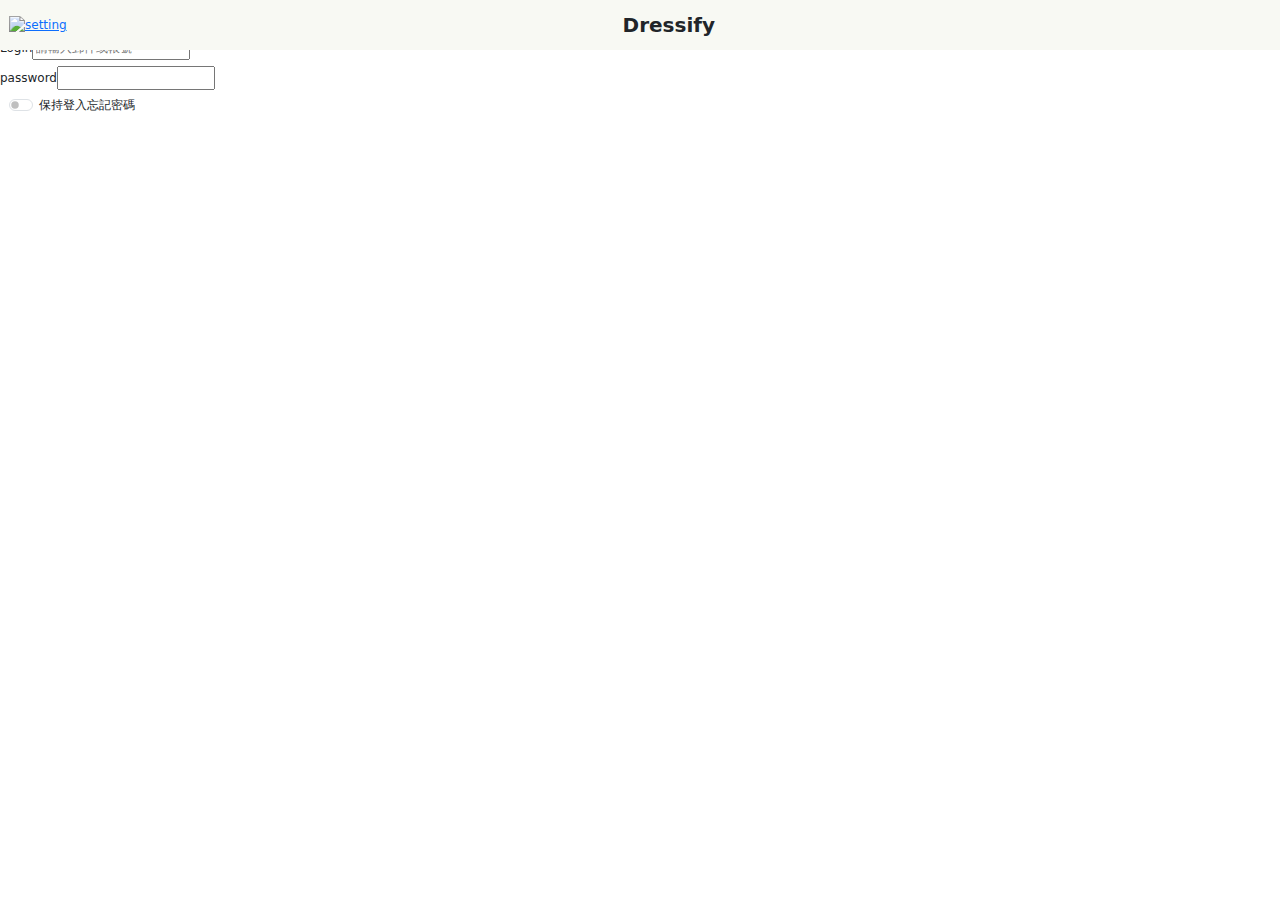
==== login.html @ 8f1e2847 "ver.1" ====
<!DOCTYPE html>
<html lang="en">

<head>
    <meta charset="UTF-8">
    <meta name="viewport" content="width=device-width, initial-scale=1.0">
    <link href="https://cdn.jsdelivr.net/npm/bootstrap@5.3.3/dist/css/bootstrap.min.css" rel="stylesheet"
        integrity="sha384-QWTKZyjpPEjISv5WaRU9OFeRpok6YctnYmDr5pNlyT2bRjXh0JMhjY6hW+ALEwIH" crossorigin="anonymous">
    <title>登入</title>
    <link rel="stylesheet" href="../css/dressify.css">
</head>

<body>
    <div class="root">
        <!-- header -->
        <header class="navbar fixed-top">
            <div class="container-fluid d-flex justify-content-between align-items-center">
                <div class="img"><a href="#"><img src="../image/icon/setting.svg" width="30px" alt="setting"></a>
                </div>
                <span class="text-xl"><b>Dressify</b></span>
                <div></div>
            </div>
        </header>


        <div>
            <div>歡迎來到Dressify!</div>
            <div>穿搭，從此更簡單！Dressify，讓你每天都充滿風格！</div>
        </div>
        <div>
            <dt>
            <dd>Login<input type="mail" placeholder="請輸入郵件或帳號" id="userId"></dd>
            <dd>password<input type="password" name="" id="userPwd"></dd>
            </dt>
        </div>
        <div>
            <div class="container-fluid d-flex flex-nowrap">
                <div class="form-check form-switch">
                    <input class="form-check-input" type="checkbox" id="flexSwitchCheckDefault">
                    <label class="form-check-label" for="flexSwitchCheckDefault">保持登入</label>
                </div>
                <div>忘記密碼</div>
            </div>
            <div></div>
        </div>

    </div>
</body>

</html>
---- css/dressify.css ----
html {
  font-size: 12px;
}

body {
  min-width: 375px;
}

/* 調整字體大小 */
.text-xs {
  font-size: 12px;
}

.text-s {
  font-size: 14px;
}

.text-m {
  font-size: 16px;
}

.text-l {
  font-size: 18px;
}

.text-xl {
  font-size: 20px;
}

header {
  height: 50px;
  background-color: #F8F9F3;
}

nav {
  height: 55px;
}
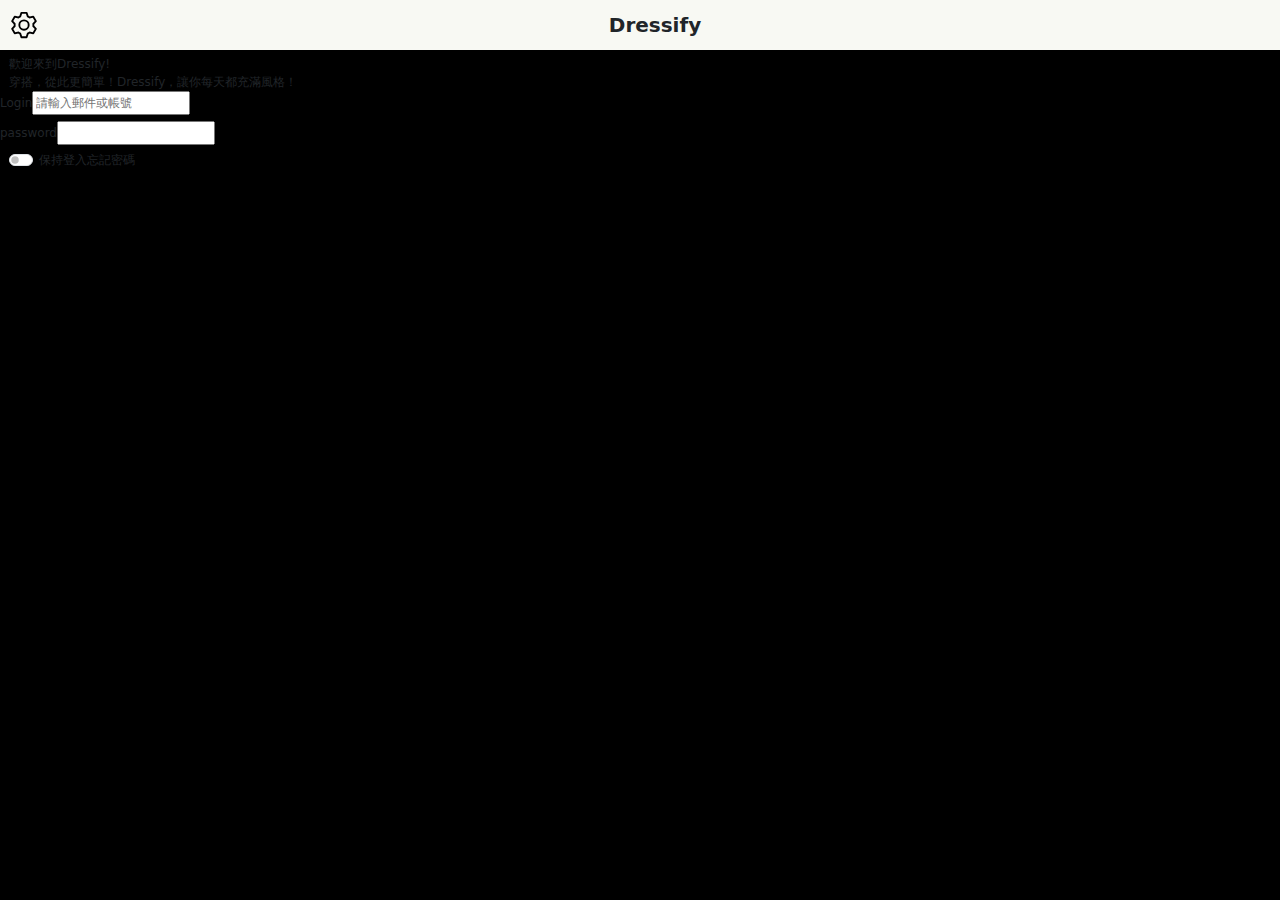
==== commit 7dbff2d8: "ver.2" ====
--- a/login.html
+++ b/login.html
@@ -7,7 +7,7 @@
     <link href="https://cdn.jsdelivr.net/npm/bootstrap@5.3.3/dist/css/bootstrap.min.css" rel="stylesheet"
         integrity="sha384-QWTKZyjpPEjISv5WaRU9OFeRpok6YctnYmDr5pNlyT2bRjXh0JMhjY6hW+ALEwIH" crossorigin="anonymous">
     <title>登入</title>
-    <link rel="stylesheet" href="../css/dressify.css">
+    <link rel="stylesheet" href="./css/dressify.css">
 </head>
 
 <body>
@@ -15,7 +15,7 @@
         <!-- header -->
         <header class="navbar fixed-top">
             <div class="container-fluid d-flex justify-content-between align-items-center">
-                <div class="img"><a href="#"><img src="../image/icon/setting.svg" width="30px" alt="setting"></a>
+                <div class="img"><a href="#"><img src="./img/icon/setting.svg" width="30px" alt="setting"></a>
                 </div>
                 <span class="text-xl"><b>Dressify</b></span>
                 <div></div>
@@ -23,7 +23,7 @@
         </header>
 
 
-        <div>
+        <div class="container-fluid" style="margin-top: 55px;">
             <div>歡迎來到Dressify!</div>
             <div>穿搭，從此更簡單！Dressify，讓你每天都充滿風格！</div>
         </div>
--- a/css/dressify.css
+++ b/css/dressify.css
@@ -4,6 +4,7 @@
 
 body {
   min-width: 375px;
+  background-color: black;
 }
 
 /* 調整字體大小 */
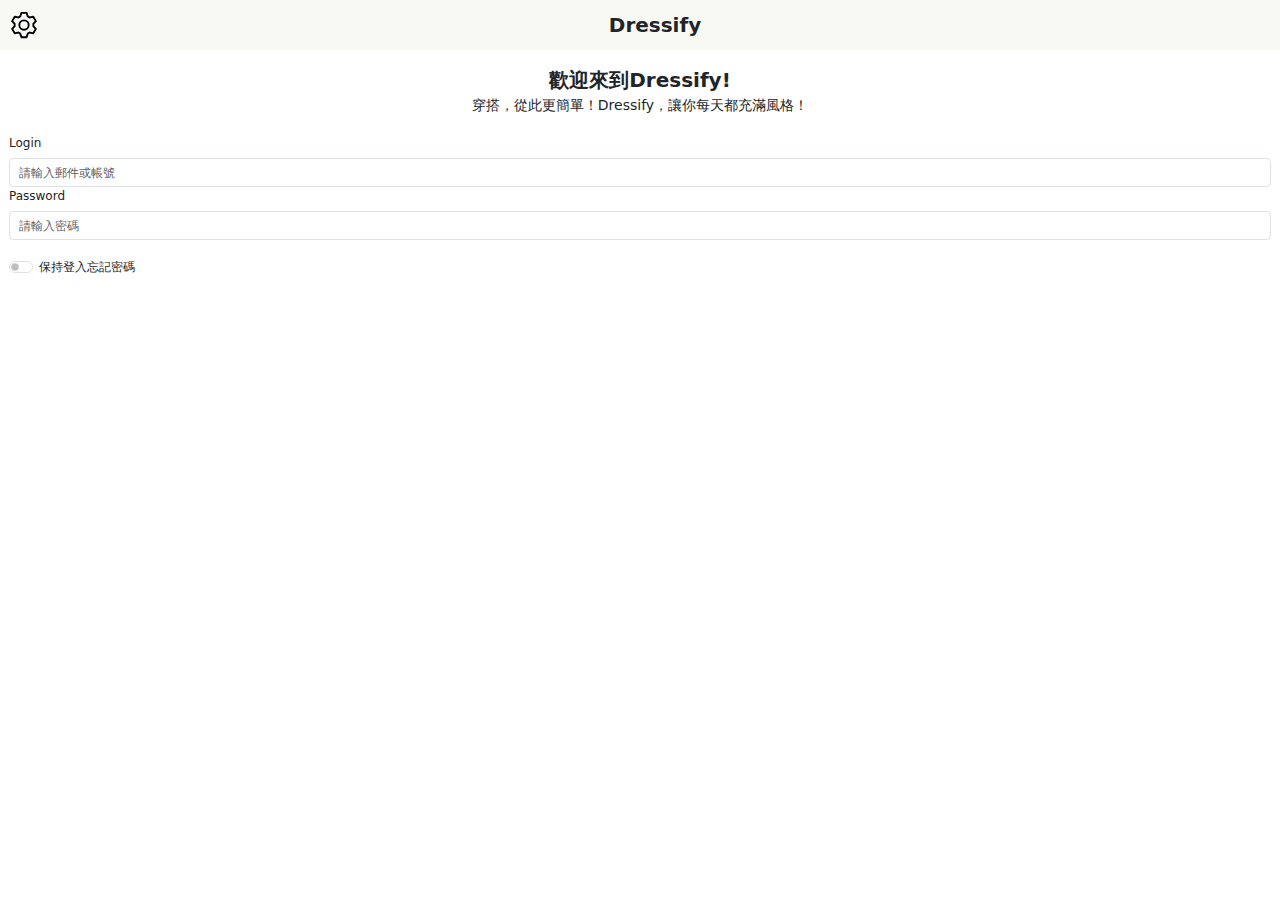
==== commit f893231f: "ver.2" ====
--- a/login.html
+++ b/login.html
@@ -22,16 +22,25 @@
             </div>
         </header>
 
-
-        <div class="container-fluid" style="margin-top: 55px;">
-            <div>歡迎來到Dressify!</div>
-            <div>穿搭，從此更簡單！Dressify，讓你每天都充滿風格！</div>
+        <!-- Banner -->
+        <div class="container-fluid text-center" style="margin-top: 65px;">
+            <p class="text-xl mb-0"><b>歡迎來到Dressify!</b></p>
+            <p class="text-s">穿搭，從此更簡單！Dressify，讓你每天都充滿風格！</p>
         </div>
-        <div>
-            <dt>
-            <dd>Login<input type="mail" placeholder="請輸入郵件或帳號" id="userId"></dd>
-            <dd>password<input type="password" name="" id="userPwd"></dd>
-            </dt>
+        <!-- Login -->
+        <div class="container-fluid mt-4">
+            <div class="mb-4">
+                <div>
+                    <label for="account" class="form-label">Login</label>
+                    <input type="email" class="form-control" id="userId"
+                        placeholder="請輸入郵件或帳號">
+                </div>
+                <div>
+                    <label for="pwd" class="form-label">Password</label>
+                    <input type="password" class="form-control" id="userPwd"
+                        placeholder="請輸入密碼">
+                </div>
+            </div>
         </div>
         <div>
             <div class="container-fluid d-flex flex-nowrap">
--- a/css/dressify.css
+++ b/css/dressify.css
@@ -4,7 +4,7 @@
 
 body {
   min-width: 375px;
-  background-color: black;
+  /* background-color: black; */
 }
 
 /* 調整字體大小 */
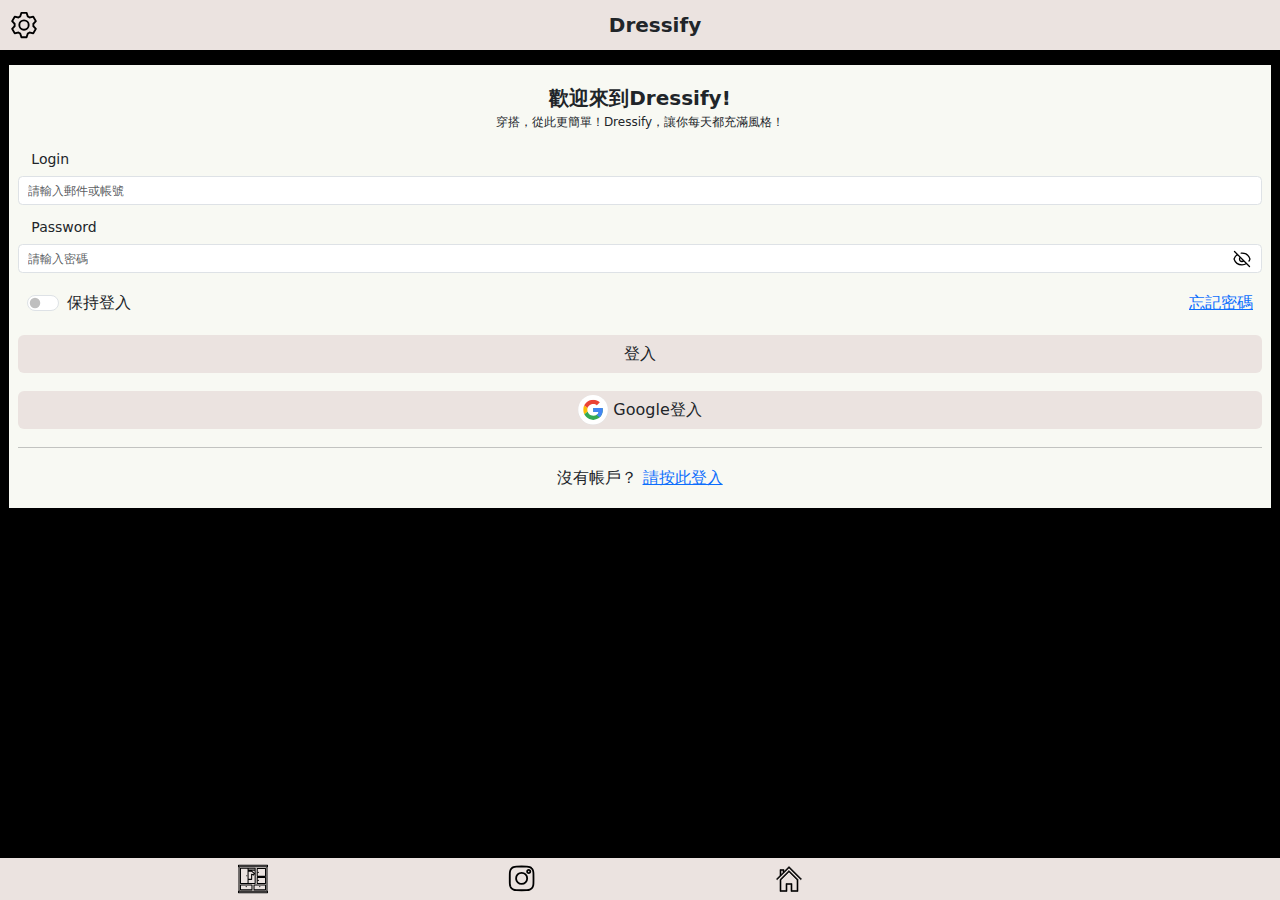
==== commit bc966378: "ver.4" ====
--- a/login.html
+++ b/login.html
@@ -6,54 +6,135 @@
     <meta name="viewport" content="width=device-width, initial-scale=1.0">
     <link href="https://cdn.jsdelivr.net/npm/bootstrap@5.3.3/dist/css/bootstrap.min.css" rel="stylesheet"
         integrity="sha384-QWTKZyjpPEjISv5WaRU9OFeRpok6YctnYmDr5pNlyT2bRjXh0JMhjY6hW+ALEwIH" crossorigin="anonymous">
-    <title>登入</title>
+    <title>登入會員</title>
     <link rel="stylesheet" href="./css/dressify.css">
+    <style>
+        .input-container {
+            position: relative;
+        }
+        .checkEye {
+            cursor: pointer;
+            position: absolute;
+            right: 10px;
+            top: 50%;
+            transform: translateY(-50%);
+        }
+        .openEye {
+            cursor: pointer;
+            position: absolute;
+            right: 10px;
+            top: 50%;
+            transform: translateY(-50%);
+            display: none;
+        }
+    </style>
 </head>
+
+<script>
+    window.onload = function () {
+        const checkEye = document.getElementById('checkEye');
+        const openEye = document.getElementById('openEye');
+        const passwordInput = document.getElementById('userPwd');
+
+        // 監聽 checkEye 的點擊事件
+        checkEye.addEventListener('click', function () {
+            // 顯示 openEye，隱藏 checkEye
+            checkEye.style.display = 'none';
+            openEye.style.display = 'block';
+
+            // 改變密碼框的類型為 'text'
+            passwordInput.type = 'text';
+        });
+
+        // 監聽 openEye 的點擊事件
+        openEye.addEventListener('click', function () {
+            // 顯示 checkEye，隱藏 openEye
+            openEye.style.display = 'none';
+            checkEye.style.display = 'block';
+
+            // 改變密碼框的類型為 'password'
+            passwordInput.type = 'password';
+        });
+    }
+</script>
 
 <body>
     <div class="root">
         <!-- header -->
-        <header class="navbar fixed-top">
+        <header class="navbar fixed-top" style="background-color: #ebe3e0;">
             <div class="container-fluid d-flex justify-content-between align-items-center">
-                <div class="img"><a href="#"><img src="./img/icon/setting.svg" width="30px" alt="setting"></a>
+                <div class="img"><a href="./modify.html"><img src="./img/icon/setting.svg" width="30px" alt="setting"></a>
                 </div>
                 <span class="text-xl"><b>Dressify</b></span>
                 <div></div>
             </div>
         </header>
-
-        <!-- Banner -->
-        <div class="container-fluid text-center" style="margin-top: 65px;">
-            <p class="text-xl mb-0"><b>歡迎來到Dressify!</b></p>
-            <p class="text-s">穿搭，從此更簡單！Dressify，讓你每天都充滿風格！</p>
-        </div>
-        <!-- Login -->
-        <div class="container-fluid mt-4">
-            <div class="mb-4">
-                <div>
-                    <label for="account" class="form-label">Login</label>
-                    <input type="email" class="form-control" id="userId"
-                        placeholder="請輸入郵件或帳號">
+        <!-- content -->
+        <div class="container-fluid" style="margin-top: 65px;">
+            <div class="container-fluid pt-4" style="background-color: #F8F9F3;">
+                <!-- banner -->
+                <div class="container-fluid text-center">
+                    <p class="text-xl mb-0"><b>歡迎來到Dressify!</b></p>
+                    <p class="text-xs">穿搭，從此更簡單！Dressify，讓你每天都充滿風格！</p>
                 </div>
-                <div>
-                    <label for="pwd" class="form-label">Password</label>
-                    <input type="password" class="form-control" id="userPwd"
-                        placeholder="請輸入密碼">
+                <!-- input section -->
+                <div class="my-4 text-s">
+                    <div class="mt-3">
+                        <label for="account" class="form-label">&nbsp;&nbsp;&nbsp;Login</label>
+                        <input type="email" class="form-control" id="userId" placeholder="請輸入郵件或帳號">
+                    </div>
+                    <div class="mt-3" style="position: relative;">
+                        <label for="pwd" class="form-label">&nbsp;&nbsp;&nbsp;Password</label>
+                        <div class="input-container" style="position: relative;">
+                            <input type="password" class="form-control" id="userPwd" placeholder="請輸入密碼">
+                            <img src="./img/icon/eye_lash.svg" alt="" width="20px" id="checkEye" class="checkEye">
+                            <img src="./img/icon/eye.svg" alt="" width="20px" id="openEye" class="openEye">
+                        </div>
+                    </div>
+                </div>
+                <!-- modification section -->
+                <div class="container-fluid text-m my-4">
+                    <div class="d-flex flex-nowrap justify-content-between">
+                        <div class="form-check form-switch">
+                            <input class="form-check-input" type="checkbox" id="rememberMe">
+                            <label class="form-check-label" for="rememberMe">保持登入</label>
+                        </div>
+                        <div><a href="">忘記密碼</a></div>
+                    </div>
+                </div>
+                <!-- login-in section -->
+                <div class="my-4">
+                    <div class="my-4">
+                        <button class="btn btn-lg text-m py-2 w-100" style="background-color:#ebe3e0;">登入</button>
+                    </div>
+                    <div class="my-4">
+                        <button class="btn btn-lg text-m py-1 w-100" style="background-color:#ebe3e0;">
+                            <img src="./img/icon/google.svg" alt="" width="30px">&nbsp;Google登入
+                        </button>
+                    </div>
+                </div>
+                <hr>
+                <!-- sign-up section -->
+                <div class="text-m text-center py-2">
+                    <p>
+                        <span>沒有帳戶？</span>
+                        <span><a href="./register.html">請按此登入</a></span>
+                    </p>
                 </div>
             </div>
         </div>
-        <div>
-            <div class="container-fluid d-flex flex-nowrap">
-                <div class="form-check form-switch">
-                    <input class="form-check-input" type="checkbox" id="flexSwitchCheckDefault">
-                    <label class="form-check-label" for="flexSwitchCheckDefault">保持登入</label>
-                </div>
-                <div>忘記密碼</div>
-            </div>
-            <div></div>
+        <!-- footer -->
+        <div class="nav navbar fixed-bottom justify-content-evenly align-items-center"
+            style="background-color: #ebe3e0;">
+            <div><a href=""><img src="./img/icon/closet.svg" alt="" width="30px"></a></div>
+            <div><a href=""><img src="./img/icon/instagram.svg" alt="" width="30px"></a></div>
+            <div><a href="./index.html"><img src="./img/icon/home.svg" alt="" width="30px"></a></div>
+            <div><a href="./modify.html"><img src="https://www.dummyimage.com/30x30/aad4e3/000.jpg&text=30*30" alt=""
+                        class="img rounded-circle" width="30px"></a></div>
         </div>
+    </div>
 
-    </div>
+
 </body>
 
 </html>--- a/css/dressify.css
+++ b/css/dressify.css
@@ -4,7 +4,13 @@
 
 body {
   min-width: 375px;
-  /* background-color: black; */
+  background-color: black;
+  display: flex;
+  flex-direction: column;
+  height: 100vh;
+  /* 设置body的高度为视口高度 */
+  margin: auto;
+  /* 移除默认的margin */
 }
 
 /* 調整字體大小 */
@@ -37,3 +43,15 @@
   height: 55px;
 }
 
+header {
+  flex: 0 1 auto; /* 固定大小 */
+}
+
+footer {
+  flex: 0 1 auto; /* 固定大小 */
+}
+.content {
+  flex: 1 1 auto; /* 这个会让content部分占据剩余空间 */
+  padding: 20px;
+  overflow-y: auto; /* 如果内容过多，添加滚动条 */
+}